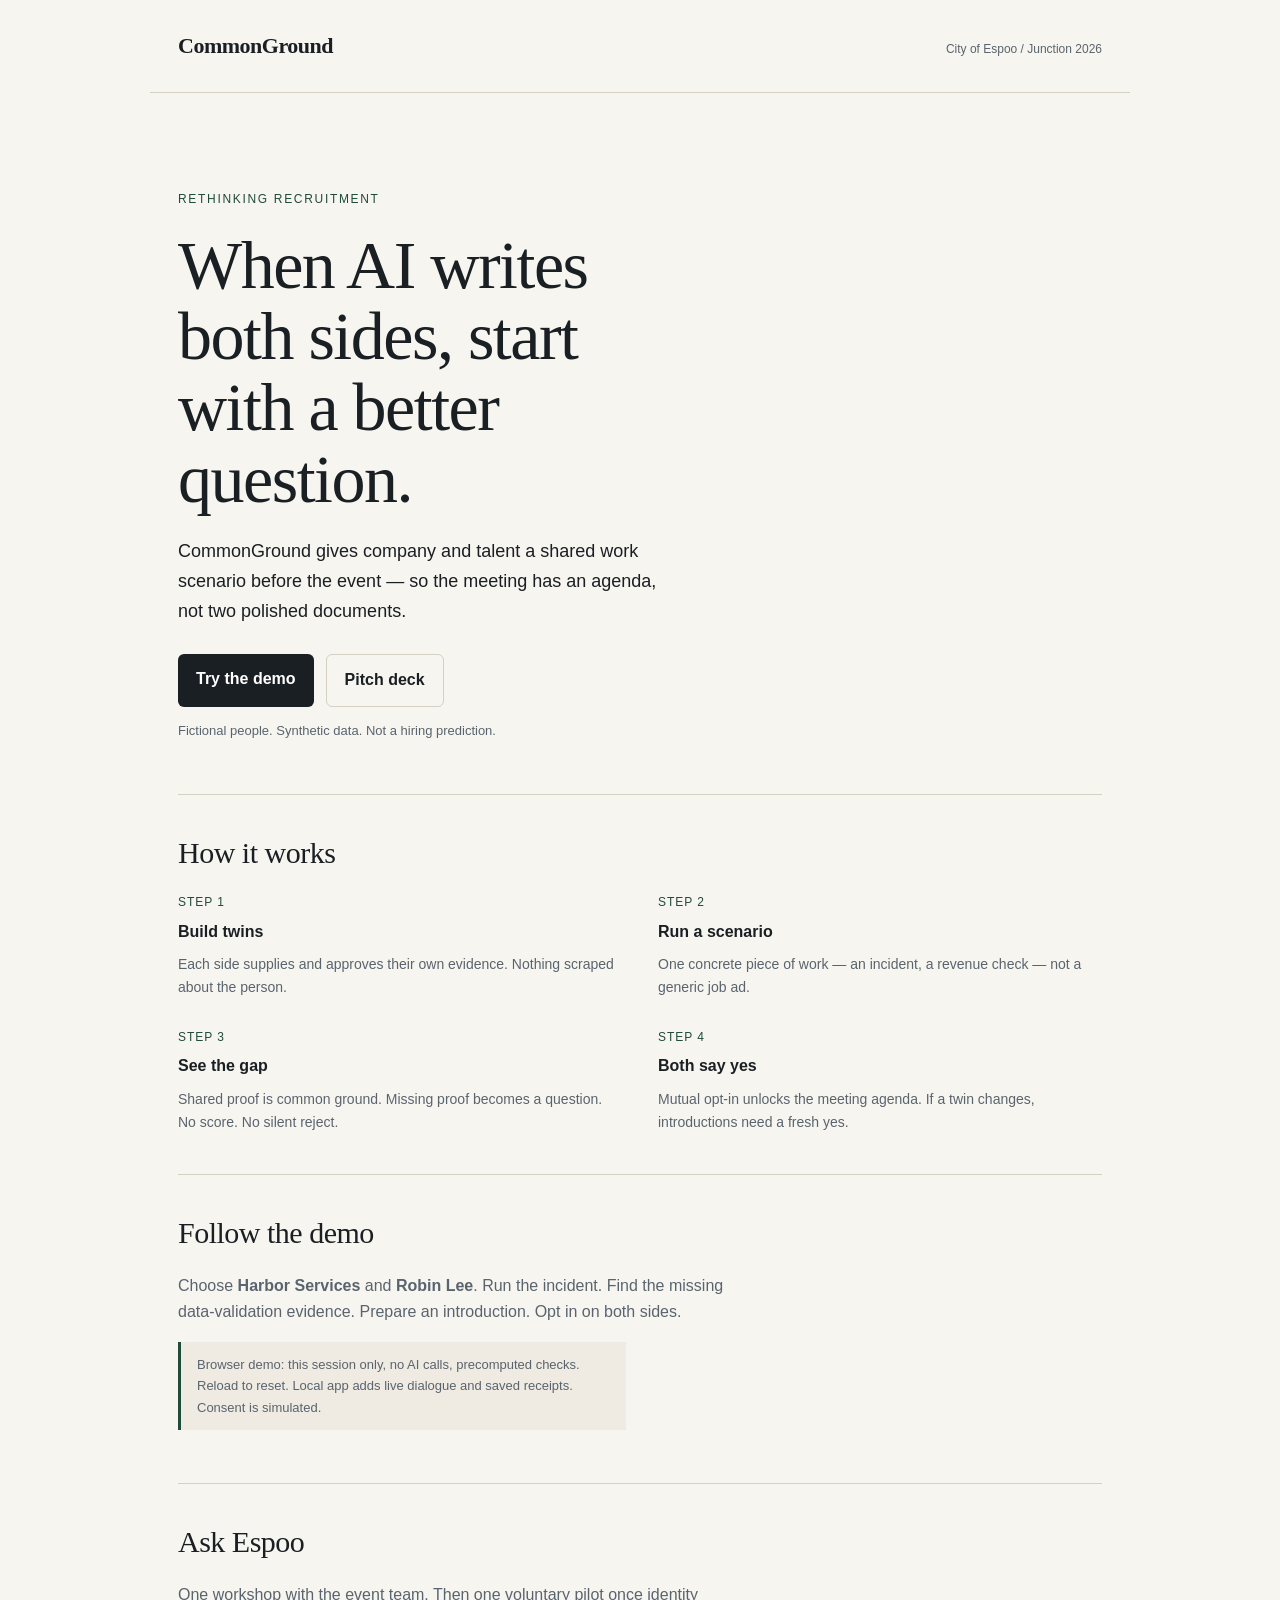
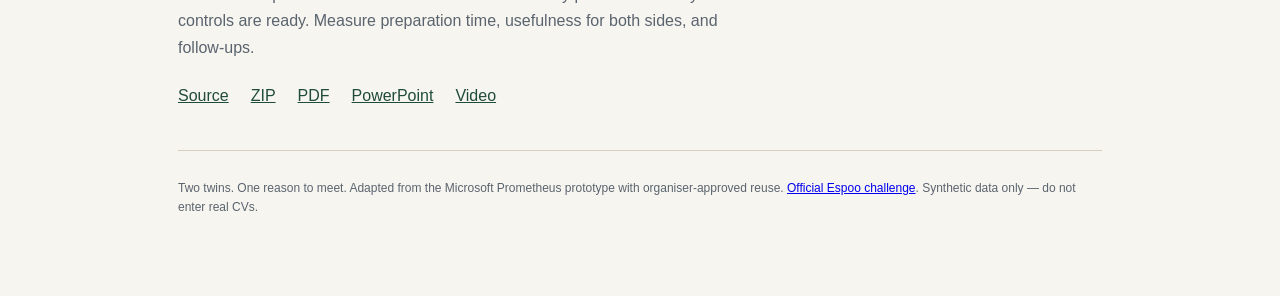
==== submission/site/index.html @ bd83d658 "Rewrite CommonGround pitch for human clarity Replace vague twin jargon with a challenge-mapped probl" ====
<!doctype html>
<html lang="en">
<meta charset="utf-8">
<meta name="viewport" content="width=device-width,initial-scale=1">
<title>CommonGround — two twins, one reason to meet</title>
<meta name="description" content="When AI writes both sides, start with a better question. CommonGround prepares recruitment-event conversations for City of Espoo.">
<style>
  :root {
    --bg: #f7f5f0;
    --ink: #1a1f24;
    --muted: #5a646e;
    --line: #d5cfc4;
    --accent: #1f4b3a;
    --btn: #1a1f24;
  }
  * { box-sizing: border-box; }
  body { margin: 0; background: var(--bg); color: var(--ink); font: 16px/1.65 "IBM Plex Sans", "Segoe UI", sans-serif; }
  main, nav { max-width: 980px; margin: auto; padding: 28px; }
  nav { display: flex; justify-content: space-between; align-items: baseline; border-bottom: 1px solid var(--line); }
  .brand { font-family: Georgia, "Times New Roman", serif; font-weight: 700; font-size: 22px; letter-spacing: -0.5px; }
  .tag { font-size: 12px; color: var(--muted); }
  .hero { padding: 64px 0 40px; }
  .kicker { font-size: 12px; letter-spacing: 0.14em; text-transform: uppercase; color: var(--accent); }
  h1 { font: normal clamp(40px, 6vw, 68px)/1.05 Georgia, serif; letter-spacing: -1.5px; margin: 18px 0 22px; max-width: 14ch; }
  h2 { font: normal 30px/1.2 Georgia, serif; letter-spacing: -0.5px; margin: 0 0 22px; }
  h3 { font-size: 16px; margin: 0 0 8px; }
  p { max-width: 62ch; color: var(--muted); }
  .lead { font-size: 18px; color: var(--ink); max-width: 48ch; }
  .actions { display: flex; gap: 12px; flex-wrap: wrap; margin: 28px 0 12px; }
  .button { padding: 12px 18px; border-radius: 6px; background: var(--btn); color: #fff; text-decoration: none; font-weight: 600; }
  .button.secondary { background: transparent; color: var(--ink); border: 1px solid var(--line); }
  .caption { font-size: 13px; color: var(--muted); }
  .section { padding: 40px 0; border-top: 1px solid var(--line); }
  .steps { display: grid; grid-template-columns: 1fr 1fr; gap: 28px 36px; }
  .steps p { font-size: 14px; margin: 0; }
  .num { color: var(--accent); font-size: 12px; letter-spacing: 0.08em; text-transform: uppercase; margin-bottom: 6px; }
  .note { border-left: 3px solid var(--accent); padding: 12px 16px; background: #efeae2; font-size: 13px; color: var(--muted); }
  .downloads { display: flex; gap: 22px; flex-wrap: wrap; }
  .downloads a { color: var(--accent); }
  footer { padding: 28px 0 50px; font-size: 12px; color: var(--muted); border-top: 1px solid var(--line); }
  @media (max-width: 650px) {
    main, nav { padding: 20px; }
    .hero { padding-top: 36px; }
    .steps { grid-template-columns: 1fr; gap: 18px; }
    h1 { max-width: none; }
  }
</style>
<nav>
  <span class="brand">CommonGround</span>
  <span class="tag">City of Espoo / Junction 2026</span>
</nav>
<main>
  <section class="hero">
    <span class="kicker">Rethinking Recruitment</span>
    <h1>When AI writes both sides, start with a better question.</h1>
    <p class="lead">CommonGround gives company and talent a shared work scenario before the event — so the meeting has an agenda, not two polished documents.</p>
    <div class="actions">
      <a class="button" href="demo.html">Try the demo</a>
      <a class="button secondary" href="CommonGround_Espoo_Pitch.pdf">Pitch deck</a>
    </div>
    <p class="caption">Fictional people. Synthetic data. Not a hiring prediction.</p>
  </section>

  <section class="section">
    <h2>How it works</h2>
    <div class="steps">
      <div>
        <div class="num">Step 1</div>
        <h3>Build twins</h3>
        <p>Each side supplies and approves their own evidence. Nothing scraped about the person.</p>
      </div>
      <div>
        <div class="num">Step 2</div>
        <h3>Run a scenario</h3>
        <p>One concrete piece of work — an incident, a revenue check — not a generic job ad.</p>
      </div>
      <div>
        <div class="num">Step 3</div>
        <h3>See the gap</h3>
        <p>Shared proof is common ground. Missing proof becomes a question. No score. No silent reject.</p>
      </div>
      <div>
        <div class="num">Step 4</div>
        <h3>Both say yes</h3>
        <p>Mutual opt-in unlocks the meeting agenda. If a twin changes, introductions need a fresh yes.</p>
      </div>
    </div>
  </section>

  <section class="section">
    <h2>Follow the demo</h2>
    <p>Choose <strong>Harbor Services</strong> and <strong>Robin Lee</strong>. Run the incident. Find the missing data-validation evidence. Prepare an introduction. Opt in on both sides.</p>
    <p class="note">Browser demo: this session only, no AI calls, precomputed checks. Reload to reset. Local app adds live dialogue and saved receipts. Consent is simulated.</p>
  </section>

  <section class="section">
    <h2>Ask Espoo</h2>
    <p>One workshop with the event team. Then one voluntary pilot once identity controls are ready. Measure preparation time, usefulness for both sides, and follow-ups.</p>
    <div class="downloads" style="margin-top:22px">
      <a href="https://github.com/Abdullah12has/commonground-espoo">Source</a>
      <a href="CommonGround_Source.zip">ZIP</a>
      <a href="CommonGround_Espoo_Pitch.pdf">PDF</a>
      <a href="CommonGround_Espoo_Pitch.pptx">PowerPoint</a>
      <a href="CommonGround_Demo.mp4">Video</a>
    </div>
  </section>

  <footer>
    Two twins. One reason to meet.
    Adapted from the Microsoft Prometheus prototype with organiser-approved reuse.
    <a href="https://hackjunction.app/participate/45/challenges/319">Official Espoo challenge</a>.
    Synthetic data only — do not enter real CVs.
  </footer>
</main>
</html>
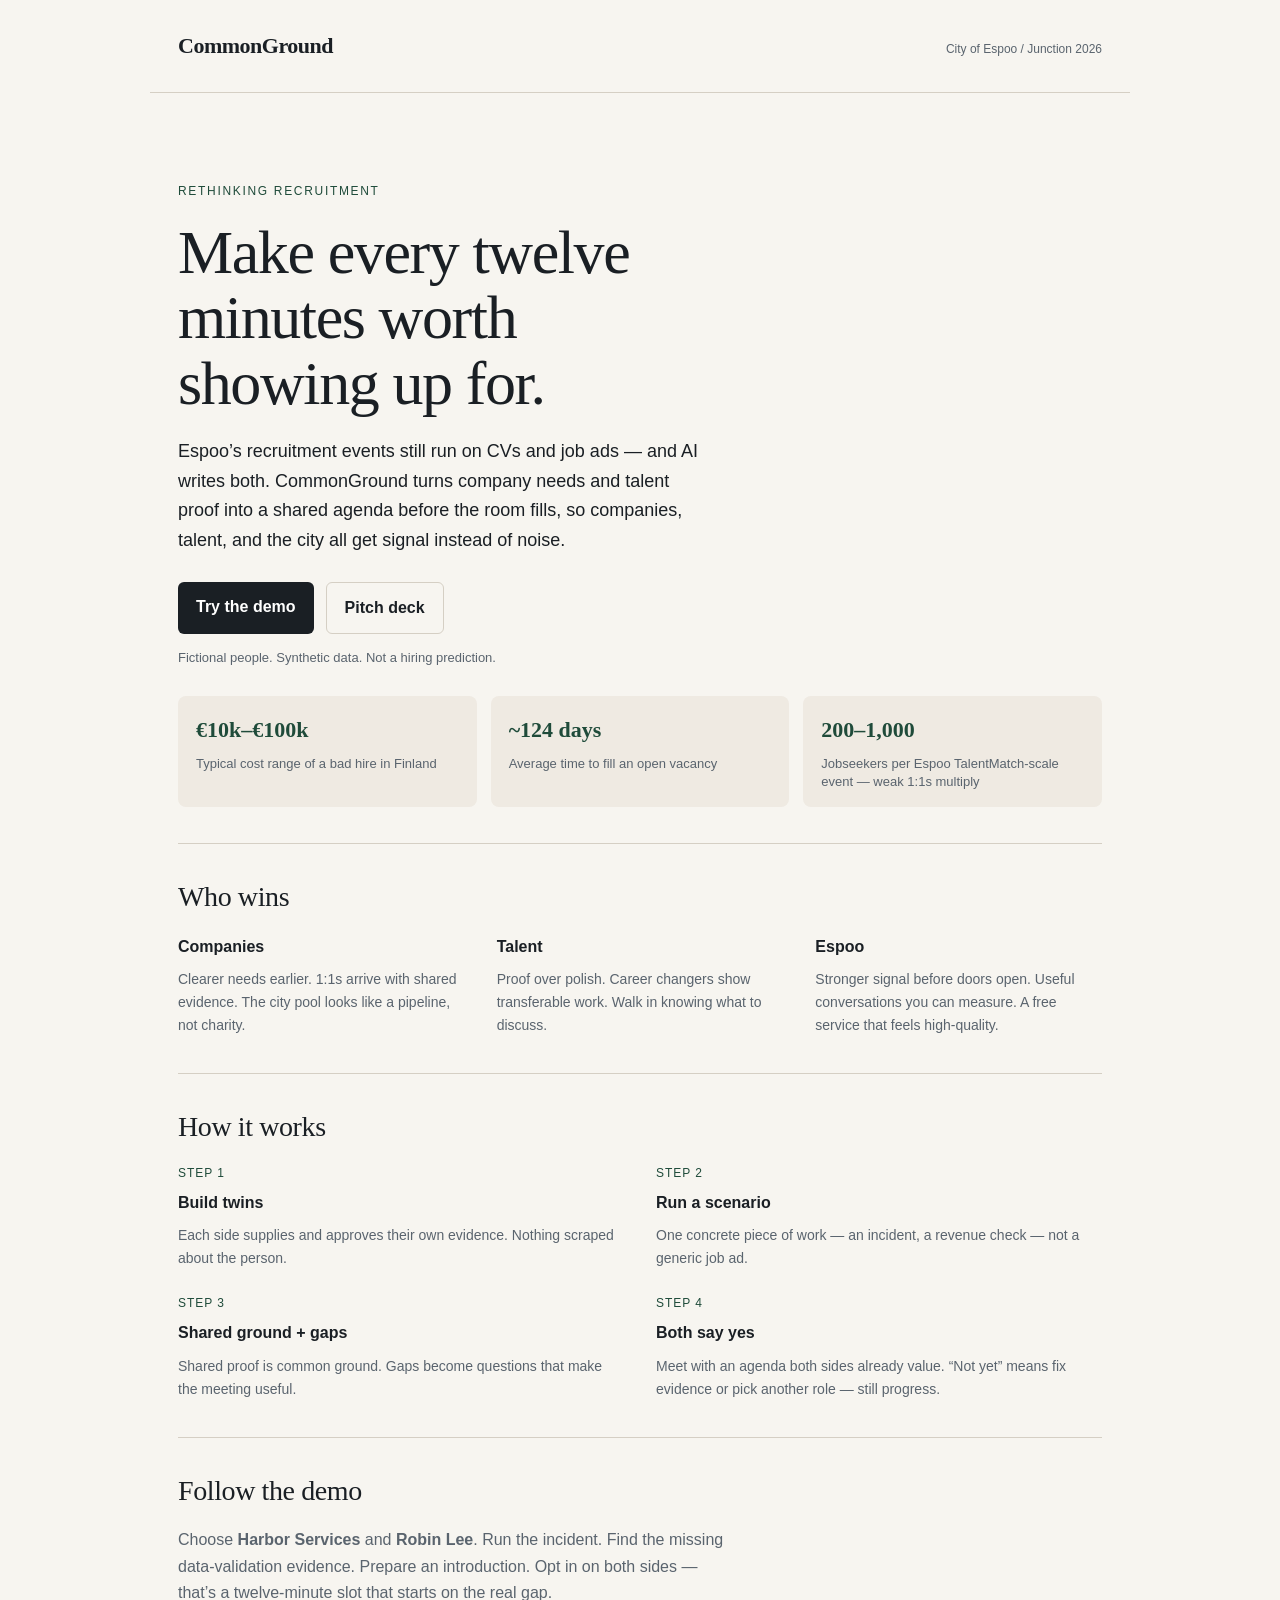
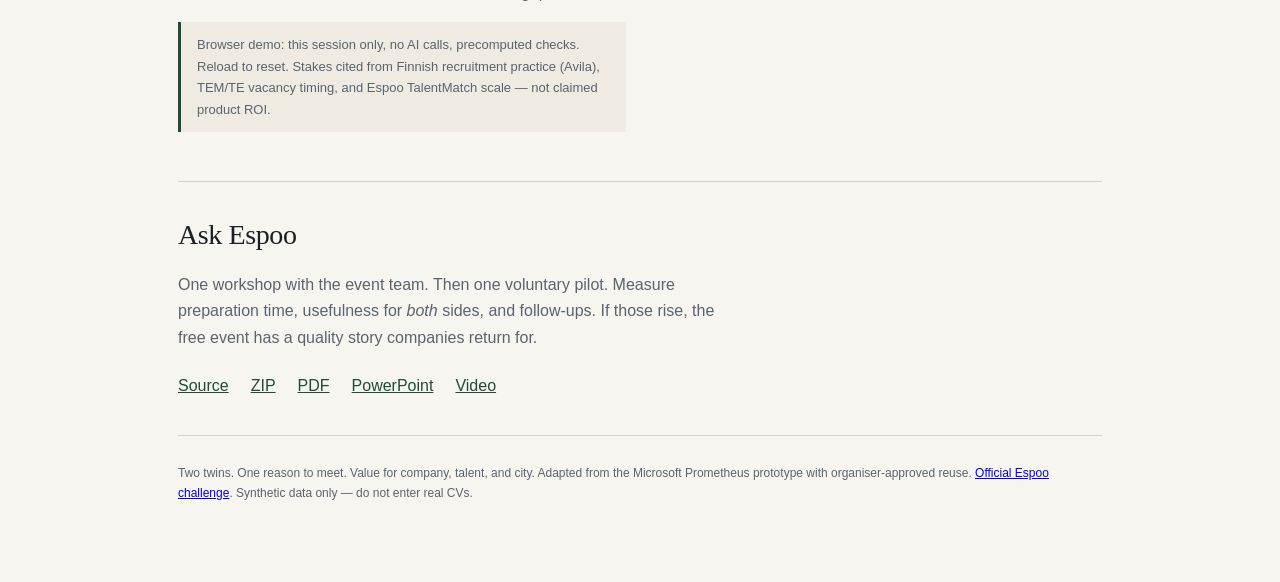
==== commit bab796f4: "Add positive-sum value prop to CommonGround pitch" ====
--- a/submission/site/index.html
+++ b/submission/site/index.html
@@ -2,8 +2,8 @@
 <html lang="en">
 <meta charset="utf-8">
 <meta name="viewport" content="width=device-width,initial-scale=1">
-<title>CommonGround — two twins, one reason to meet</title>
-<meta name="description" content="When AI writes both sides, start with a better question. CommonGround prepares recruitment-event conversations for City of Espoo.">
+<title>CommonGround — better first conversations</title>
+<meta name="description" content="Make every twelve minutes at Espoo recruitment events worth showing up for. Shared agendas for companies, talent, and the city.">
 <style>
   :root {
     --bg: #f7f5f0;
@@ -12,6 +12,7 @@
     --line: #d5cfc4;
     --accent: #1f4b3a;
     --btn: #1a1f24;
+    --card: #efeae2;
   }
   * { box-sizing: border-box; }
   body { margin: 0; background: var(--bg); color: var(--ink); font: 16px/1.65 "IBM Plex Sans", "Segoe UI", sans-serif; }
@@ -19,29 +20,33 @@
   nav { display: flex; justify-content: space-between; align-items: baseline; border-bottom: 1px solid var(--line); }
   .brand { font-family: Georgia, "Times New Roman", serif; font-weight: 700; font-size: 22px; letter-spacing: -0.5px; }
   .tag { font-size: 12px; color: var(--muted); }
-  .hero { padding: 64px 0 40px; }
+  .hero { padding: 56px 0 28px; }
   .kicker { font-size: 12px; letter-spacing: 0.14em; text-transform: uppercase; color: var(--accent); }
-  h1 { font: normal clamp(40px, 6vw, 68px)/1.05 Georgia, serif; letter-spacing: -1.5px; margin: 18px 0 22px; max-width: 14ch; }
-  h2 { font: normal 30px/1.2 Georgia, serif; letter-spacing: -0.5px; margin: 0 0 22px; }
+  h1 { font: normal clamp(38px, 5.5vw, 62px)/1.06 Georgia, serif; letter-spacing: -1.4px; margin: 16px 0 20px; max-width: 16ch; }
+  h2 { font: normal 28px/1.2 Georgia, serif; letter-spacing: -0.4px; margin: 0 0 20px; }
   h3 { font-size: 16px; margin: 0 0 8px; }
   p { max-width: 62ch; color: var(--muted); }
-  .lead { font-size: 18px; color: var(--ink); max-width: 48ch; }
-  .actions { display: flex; gap: 12px; flex-wrap: wrap; margin: 28px 0 12px; }
+  .lead { font-size: 18px; color: var(--ink); max-width: 52ch; }
+  .actions { display: flex; gap: 12px; flex-wrap: wrap; margin: 26px 0 12px; }
   .button { padding: 12px 18px; border-radius: 6px; background: var(--btn); color: #fff; text-decoration: none; font-weight: 600; }
   .button.secondary { background: transparent; color: var(--ink); border: 1px solid var(--line); }
   .caption { font-size: 13px; color: var(--muted); }
-  .section { padding: 40px 0; border-top: 1px solid var(--line); }
-  .steps { display: grid; grid-template-columns: 1fr 1fr; gap: 28px 36px; }
-  .steps p { font-size: 14px; margin: 0; }
+  .stakes { display: grid; grid-template-columns: repeat(3, 1fr); gap: 14px; margin: 28px 0 8px; }
+  .stake { background: var(--card); padding: 16px 18px; border-radius: 8px; }
+  .stake strong { display: block; font-family: Georgia, serif; font-size: 22px; color: var(--accent); margin-bottom: 6px; }
+  .stake span { font-size: 13px; color: var(--muted); line-height: 1.4; display: block; }
+  .section { padding: 36px 0; border-top: 1px solid var(--line); }
+  .steps, .wins { display: grid; grid-template-columns: 1fr 1fr; gap: 24px 32px; }
+  .wins { grid-template-columns: 1fr 1fr 1fr; }
+  .steps p, .wins p { font-size: 14px; margin: 0; }
   .num { color: var(--accent); font-size: 12px; letter-spacing: 0.08em; text-transform: uppercase; margin-bottom: 6px; }
-  .note { border-left: 3px solid var(--accent); padding: 12px 16px; background: #efeae2; font-size: 13px; color: var(--muted); }
+  .note { border-left: 3px solid var(--accent); padding: 12px 16px; background: var(--card); font-size: 13px; color: var(--muted); }
   .downloads { display: flex; gap: 22px; flex-wrap: wrap; }
   .downloads a { color: var(--accent); }
   footer { padding: 28px 0 50px; font-size: 12px; color: var(--muted); border-top: 1px solid var(--line); }
-  @media (max-width: 650px) {
+  @media (max-width: 700px) {
     main, nav { padding: 20px; }
-    .hero { padding-top: 36px; }
-    .steps { grid-template-columns: 1fr; gap: 18px; }
+    .stakes, .steps, .wins { grid-template-columns: 1fr; }
     h1 { max-width: none; }
   }
 </style>
@@ -52,13 +57,36 @@
 <main>
   <section class="hero">
     <span class="kicker">Rethinking Recruitment</span>
-    <h1>When AI writes both sides, start with a better question.</h1>
-    <p class="lead">CommonGround gives company and talent a shared work scenario before the event — so the meeting has an agenda, not two polished documents.</p>
+    <h1>Make every twelve minutes worth showing up for.</h1>
+    <p class="lead">Espoo’s recruitment events still run on CVs and job ads — and AI writes both. CommonGround turns company needs and talent proof into a shared agenda before the room fills, so companies, talent, and the city all get signal instead of noise.</p>
     <div class="actions">
       <a class="button" href="demo.html">Try the demo</a>
       <a class="button secondary" href="CommonGround_Espoo_Pitch.pdf">Pitch deck</a>
     </div>
     <p class="caption">Fictional people. Synthetic data. Not a hiring prediction.</p>
+    <div class="stakes" aria-label="Stakes">
+      <div class="stake"><strong>€10k–€100k</strong><span>Typical cost range of a bad hire in Finland</span></div>
+      <div class="stake"><strong>~124 days</strong><span>Average time to fill an open vacancy</span></div>
+      <div class="stake"><strong>200–1,000</strong><span>Jobseekers per Espoo TalentMatch-scale event — weak 1:1s multiply</span></div>
+    </div>
+  </section>
+
+  <section class="section">
+    <h2>Who wins</h2>
+    <div class="wins">
+      <div>
+        <h3>Companies</h3>
+        <p>Clearer needs earlier. 1:1s arrive with shared evidence. The city pool looks like a pipeline, not charity.</p>
+      </div>
+      <div>
+        <h3>Talent</h3>
+        <p>Proof over polish. Career changers show transferable work. Walk in knowing what to discuss.</p>
+      </div>
+      <div>
+        <h3>Espoo</h3>
+        <p>Stronger signal before doors open. Useful conversations you can measure. A free service that feels high-quality.</p>
+      </div>
+    </div>
   </section>
 
   <section class="section">
@@ -76,26 +104,26 @@
       </div>
       <div>
         <div class="num">Step 3</div>
-        <h3>See the gap</h3>
-        <p>Shared proof is common ground. Missing proof becomes a question. No score. No silent reject.</p>
+        <h3>Shared ground + gaps</h3>
+        <p>Shared proof is common ground. Gaps become questions that make the meeting useful.</p>
       </div>
       <div>
         <div class="num">Step 4</div>
         <h3>Both say yes</h3>
-        <p>Mutual opt-in unlocks the meeting agenda. If a twin changes, introductions need a fresh yes.</p>
+        <p>Meet with an agenda both sides already value. “Not yet” means fix evidence or pick another role — still progress.</p>
       </div>
     </div>
   </section>
 
   <section class="section">
     <h2>Follow the demo</h2>
-    <p>Choose <strong>Harbor Services</strong> and <strong>Robin Lee</strong>. Run the incident. Find the missing data-validation evidence. Prepare an introduction. Opt in on both sides.</p>
-    <p class="note">Browser demo: this session only, no AI calls, precomputed checks. Reload to reset. Local app adds live dialogue and saved receipts. Consent is simulated.</p>
+    <p>Choose <strong>Harbor Services</strong> and <strong>Robin Lee</strong>. Run the incident. Find the missing data-validation evidence. Prepare an introduction. Opt in on both sides — that’s a twelve-minute slot that starts on the real gap.</p>
+    <p class="note">Browser demo: this session only, no AI calls, precomputed checks. Reload to reset. Stakes cited from Finnish recruitment practice (Avila), TEM/TE vacancy timing, and Espoo TalentMatch scale — not claimed product ROI.</p>
   </section>
 
   <section class="section">
     <h2>Ask Espoo</h2>
-    <p>One workshop with the event team. Then one voluntary pilot once identity controls are ready. Measure preparation time, usefulness for both sides, and follow-ups.</p>
+    <p>One workshop with the event team. Then one voluntary pilot. Measure preparation time, usefulness for <em>both</em> sides, and follow-ups. If those rise, the free event has a quality story companies return for.</p>
     <div class="downloads" style="margin-top:22px">
       <a href="https://github.com/Abdullah12has/commonground-espoo">Source</a>
       <a href="CommonGround_Source.zip">ZIP</a>
@@ -106,7 +134,7 @@
   </section>
 
   <footer>
-    Two twins. One reason to meet.
+    Two twins. One reason to meet. Value for company, talent, and city.
     Adapted from the Microsoft Prometheus prototype with organiser-approved reuse.
     <a href="https://hackjunction.app/participate/45/challenges/319">Official Espoo challenge</a>.
     Synthetic data only — do not enter real CVs.
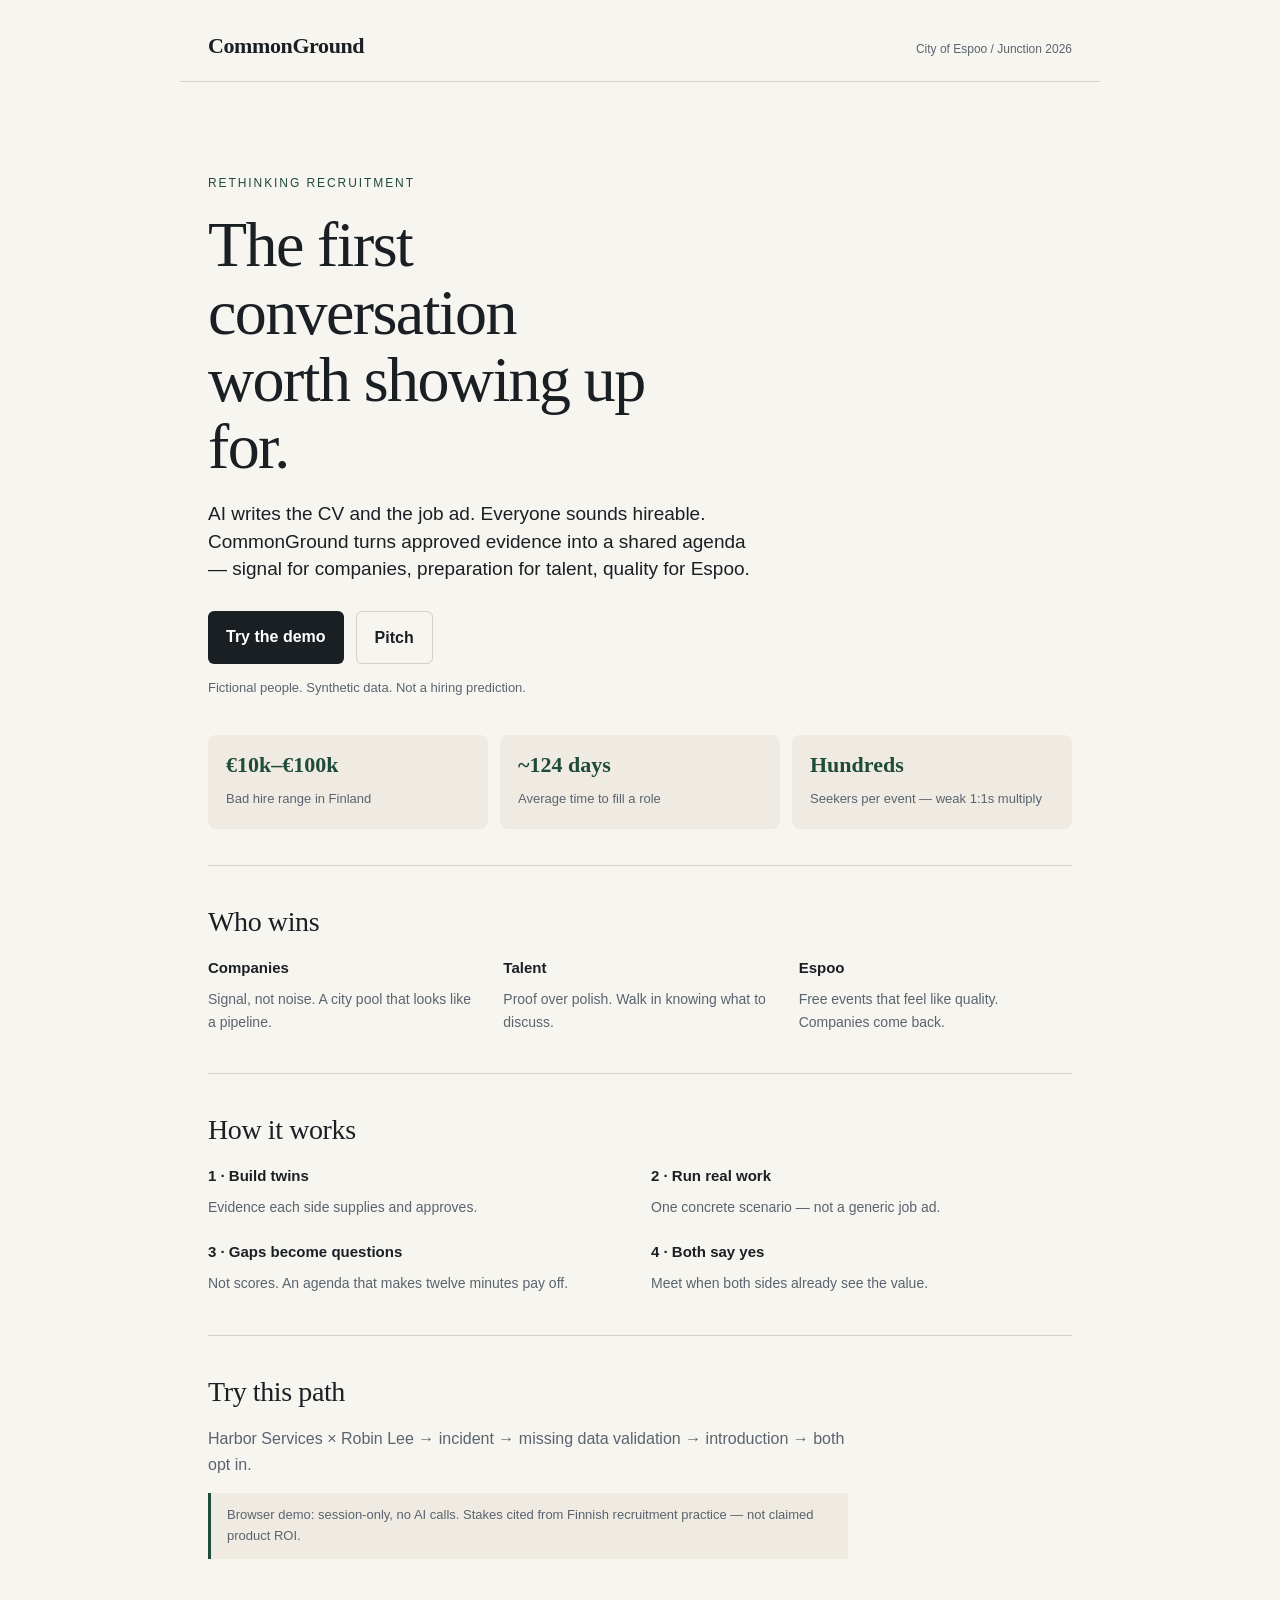
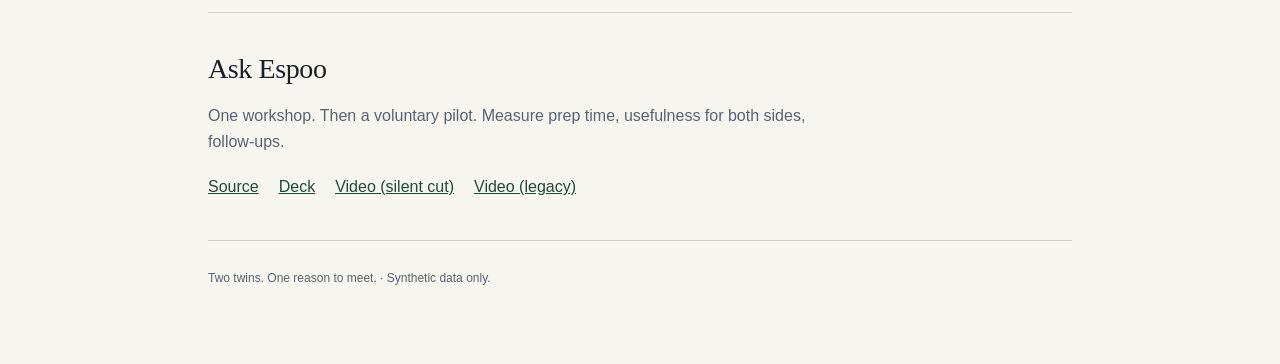
==== commit b54f4f26: "Ship Pocket-tier CommonGround cut: silent v2 video, copy, deck" ====
--- a/submission/site/index.html
+++ b/submission/site/index.html
@@ -2,142 +2,90 @@
 <html lang="en">
 <meta charset="utf-8">
 <meta name="viewport" content="width=device-width,initial-scale=1">
-<title>CommonGround — better first conversations</title>
-<meta name="description" content="Make every twelve minutes at Espoo recruitment events worth showing up for. Shared agendas for companies, talent, and the city.">
+<title>CommonGround — the first conversation worth showing up for</title>
+<meta name="description" content="AI writes both sides. Everyone sounds hireable. CommonGround turns approved evidence into a shared agenda for Espoo recruitment events.">
 <style>
-  :root {
-    --bg: #f7f5f0;
-    --ink: #1a1f24;
-    --muted: #5a646e;
-    --line: #d5cfc4;
-    --accent: #1f4b3a;
-    --btn: #1a1f24;
-    --card: #efeae2;
-  }
-  * { box-sizing: border-box; }
-  body { margin: 0; background: var(--bg); color: var(--ink); font: 16px/1.65 "IBM Plex Sans", "Segoe UI", sans-serif; }
-  main, nav { max-width: 980px; margin: auto; padding: 28px; }
-  nav { display: flex; justify-content: space-between; align-items: baseline; border-bottom: 1px solid var(--line); }
-  .brand { font-family: Georgia, "Times New Roman", serif; font-weight: 700; font-size: 22px; letter-spacing: -0.5px; }
-  .tag { font-size: 12px; color: var(--muted); }
-  .hero { padding: 56px 0 28px; }
-  .kicker { font-size: 12px; letter-spacing: 0.14em; text-transform: uppercase; color: var(--accent); }
-  h1 { font: normal clamp(38px, 5.5vw, 62px)/1.06 Georgia, serif; letter-spacing: -1.4px; margin: 16px 0 20px; max-width: 16ch; }
-  h2 { font: normal 28px/1.2 Georgia, serif; letter-spacing: -0.4px; margin: 0 0 20px; }
-  h3 { font-size: 16px; margin: 0 0 8px; }
-  p { max-width: 62ch; color: var(--muted); }
-  .lead { font-size: 18px; color: var(--ink); max-width: 52ch; }
-  .actions { display: flex; gap: 12px; flex-wrap: wrap; margin: 26px 0 12px; }
-  .button { padding: 12px 18px; border-radius: 6px; background: var(--btn); color: #fff; text-decoration: none; font-weight: 600; }
-  .button.secondary { background: transparent; color: var(--ink); border: 1px solid var(--line); }
-  .caption { font-size: 13px; color: var(--muted); }
-  .stakes { display: grid; grid-template-columns: repeat(3, 1fr); gap: 14px; margin: 28px 0 8px; }
-  .stake { background: var(--card); padding: 16px 18px; border-radius: 8px; }
-  .stake strong { display: block; font-family: Georgia, serif; font-size: 22px; color: var(--accent); margin-bottom: 6px; }
-  .stake span { font-size: 13px; color: var(--muted); line-height: 1.4; display: block; }
-  .section { padding: 36px 0; border-top: 1px solid var(--line); }
-  .steps, .wins { display: grid; grid-template-columns: 1fr 1fr; gap: 24px 32px; }
-  .wins { grid-template-columns: 1fr 1fr 1fr; }
-  .steps p, .wins p { font-size: 14px; margin: 0; }
-  .num { color: var(--accent); font-size: 12px; letter-spacing: 0.08em; text-transform: uppercase; margin-bottom: 6px; }
-  .note { border-left: 3px solid var(--accent); padding: 12px 16px; background: var(--card); font-size: 13px; color: var(--muted); }
-  .downloads { display: flex; gap: 22px; flex-wrap: wrap; }
-  .downloads a { color: var(--accent); }
-  footer { padding: 28px 0 50px; font-size: 12px; color: var(--muted); border-top: 1px solid var(--line); }
-  @media (max-width: 700px) {
-    main, nav { padding: 20px; }
-    .stakes, .steps, .wins { grid-template-columns: 1fr; }
-    h1 { max-width: none; }
-  }
+  :root{--bg:#f7f5f0;--ink:#1a1f24;--muted:#5a646e;--line:#d5cfc4;--accent:#1f4b3a;--card:#efeae2}
+  *{box-sizing:border-box}
+  body{margin:0;background:var(--bg);color:var(--ink);font:16px/1.6 "IBM Plex Sans","Segoe UI",sans-serif}
+  main,nav{max-width:920px;margin:auto;padding:28px}
+  nav{display:flex;justify-content:space-between;align-items:baseline;border-bottom:1px solid var(--line);padding-bottom:18px}
+  .brand{font-family:Georgia,serif;font-weight:700;font-size:22px;letter-spacing:-.4px}
+  .tag{font-size:12px;color:var(--muted)}
+  .hero{padding:64px 0 36px}
+  .kicker{font-size:12px;letter-spacing:.16em;text-transform:uppercase;color:var(--accent)}
+  h1{font:normal clamp(40px,6vw,64px)/1.05 Georgia,serif;letter-spacing:-1.6px;margin:18px 0 20px;max-width:14ch}
+  h2{font:normal 28px/1.15 Georgia,serif;letter-spacing:-.4px;margin:0 0 18px}
+  h3{margin:0 0 8px;font-size:15px}
+  p{color:var(--muted);max-width:40rem}
+  .lead{font-size:19px;color:var(--ink);max-width:34rem;line-height:1.45}
+  .actions{display:flex;gap:12px;flex-wrap:wrap;margin:28px 0 14px}
+  .button{padding:13px 18px;border-radius:6px;background:var(--ink);color:#fff;text-decoration:none;font-weight:600}
+  .button.secondary{background:transparent;color:var(--ink);border:1px solid var(--line)}
+  .caption{font-size:13px;color:var(--muted)}
+  .stakes{display:grid;grid-template-columns:repeat(3,1fr);gap:12px;margin-top:36px}
+  .stake{background:var(--card);padding:18px;border-radius:8px}
+  .stake strong{display:block;font:700 22px/1.1 Georgia,serif;color:var(--accent);margin-bottom:8px}
+  .stake span{font-size:13px;color:var(--muted)}
+  .section{padding:40px 0;border-top:1px solid var(--line)}
+  .grid3{display:grid;grid-template-columns:1fr 1fr 1fr;gap:22px}
+  .grid2{display:grid;grid-template-columns:1fr 1fr;gap:22px}
+  .grid3 p,.grid2 p{font-size:14px;margin:0}
+  .note{border-left:3px solid var(--accent);padding:12px 16px;background:var(--card);font-size:13px;color:var(--muted)}
+  .downloads{display:flex;gap:20px;flex-wrap:wrap}
+  .downloads a{color:var(--accent)}
+  footer{padding:28px 0 48px;font-size:12px;color:var(--muted);border-top:1px solid var(--line)}
+  @media(max-width:700px){.stakes,.grid3,.grid2{grid-template-columns:1fr}h1{max-width:none}}
 </style>
-<nav>
-  <span class="brand">CommonGround</span>
-  <span class="tag">City of Espoo / Junction 2026</span>
-</nav>
+<nav><span class="brand">CommonGround</span><span class="tag">City of Espoo / Junction 2026</span></nav>
 <main>
   <section class="hero">
-    <span class="kicker">Rethinking Recruitment</span>
-    <h1>Make every twelve minutes worth showing up for.</h1>
-    <p class="lead">Espoo’s recruitment events still run on CVs and job ads — and AI writes both. CommonGround turns company needs and talent proof into a shared agenda before the room fills, so companies, talent, and the city all get signal instead of noise.</p>
+    <div class="kicker">Rethinking Recruitment</div>
+    <h1>The first conversation worth showing up for.</h1>
+    <p class="lead">AI writes the CV and the job ad. Everyone sounds hireable. CommonGround turns approved evidence into a shared agenda — signal for companies, preparation for talent, quality for Espoo.</p>
     <div class="actions">
       <a class="button" href="demo.html">Try the demo</a>
-      <a class="button secondary" href="CommonGround_Espoo_Pitch.pdf">Pitch deck</a>
+      <a class="button secondary" href="CommonGround_Espoo_Pitch.pdf">Pitch</a>
     </div>
     <p class="caption">Fictional people. Synthetic data. Not a hiring prediction.</p>
-    <div class="stakes" aria-label="Stakes">
-      <div class="stake"><strong>€10k–€100k</strong><span>Typical cost range of a bad hire in Finland</span></div>
-      <div class="stake"><strong>~124 days</strong><span>Average time to fill an open vacancy</span></div>
-      <div class="stake"><strong>200–1,000</strong><span>Jobseekers per Espoo TalentMatch-scale event — weak 1:1s multiply</span></div>
+    <div class="stakes">
+      <div class="stake"><strong>€10k–€100k</strong><span>Bad hire range in Finland</span></div>
+      <div class="stake"><strong>~124 days</strong><span>Average time to fill a role</span></div>
+      <div class="stake"><strong>Hundreds</strong><span>Seekers per event — weak 1:1s multiply</span></div>
     </div>
   </section>
-
   <section class="section">
     <h2>Who wins</h2>
-    <div class="wins">
-      <div>
-        <h3>Companies</h3>
-        <p>Clearer needs earlier. 1:1s arrive with shared evidence. The city pool looks like a pipeline, not charity.</p>
-      </div>
-      <div>
-        <h3>Talent</h3>
-        <p>Proof over polish. Career changers show transferable work. Walk in knowing what to discuss.</p>
-      </div>
-      <div>
-        <h3>Espoo</h3>
-        <p>Stronger signal before doors open. Useful conversations you can measure. A free service that feels high-quality.</p>
-      </div>
+    <div class="grid3">
+      <div><h3>Companies</h3><p>Signal, not noise. A city pool that looks like a pipeline.</p></div>
+      <div><h3>Talent</h3><p>Proof over polish. Walk in knowing what to discuss.</p></div>
+      <div><h3>Espoo</h3><p>Free events that feel like quality. Companies come back.</p></div>
     </div>
   </section>
-
   <section class="section">
     <h2>How it works</h2>
-    <div class="steps">
-      <div>
-        <div class="num">Step 1</div>
-        <h3>Build twins</h3>
-        <p>Each side supplies and approves their own evidence. Nothing scraped about the person.</p>
-      </div>
-      <div>
-        <div class="num">Step 2</div>
-        <h3>Run a scenario</h3>
-        <p>One concrete piece of work — an incident, a revenue check — not a generic job ad.</p>
-      </div>
-      <div>
-        <div class="num">Step 3</div>
-        <h3>Shared ground + gaps</h3>
-        <p>Shared proof is common ground. Gaps become questions that make the meeting useful.</p>
-      </div>
-      <div>
-        <div class="num">Step 4</div>
-        <h3>Both say yes</h3>
-        <p>Meet with an agenda both sides already value. “Not yet” means fix evidence or pick another role — still progress.</p>
-      </div>
+    <div class="grid2">
+      <div><h3>1 · Build twins</h3><p>Evidence each side supplies and approves.</p></div>
+      <div><h3>2 · Run real work</h3><p>One concrete scenario — not a generic job ad.</p></div>
+      <div><h3>3 · Gaps become questions</h3><p>Not scores. An agenda that makes twelve minutes pay off.</p></div>
+      <div><h3>4 · Both say yes</h3><p>Meet when both sides already see the value.</p></div>
     </div>
   </section>
-
   <section class="section">
-    <h2>Follow the demo</h2>
-    <p>Choose <strong>Harbor Services</strong> and <strong>Robin Lee</strong>. Run the incident. Find the missing data-validation evidence. Prepare an introduction. Opt in on both sides — that’s a twelve-minute slot that starts on the real gap.</p>
-    <p class="note">Browser demo: this session only, no AI calls, precomputed checks. Reload to reset. Stakes cited from Finnish recruitment practice (Avila), TEM/TE vacancy timing, and Espoo TalentMatch scale — not claimed product ROI.</p>
+    <h2>Try this path</h2>
+    <p>Harbor Services × Robin Lee → incident → missing data validation → introduction → both opt in.</p>
+    <p class="note">Browser demo: session-only, no AI calls. Stakes cited from Finnish recruitment practice — not claimed product ROI.</p>
   </section>
-
   <section class="section">
     <h2>Ask Espoo</h2>
-    <p>One workshop with the event team. Then one voluntary pilot. Measure preparation time, usefulness for <em>both</em> sides, and follow-ups. If those rise, the free event has a quality story companies return for.</p>
-    <div class="downloads" style="margin-top:22px">
+    <p>One workshop. Then a voluntary pilot. Measure prep time, usefulness for both sides, follow-ups.</p>
+    <div class="downloads" style="margin-top:20px">
       <a href="https://github.com/Abdullah12has/commonground-espoo">Source</a>
-      <a href="CommonGround_Source.zip">ZIP</a>
-      <a href="CommonGround_Espoo_Pitch.pdf">PDF</a>
-      <a href="CommonGround_Espoo_Pitch.pptx">PowerPoint</a>
-      <a href="CommonGround_Demo.mp4">Video</a>
+      <a href="CommonGround_Espoo_Pitch.pptx">Deck</a>
+      <a href="CommonGround_Demo_v2_silent.mp4">Video (silent cut)</a>
+      <a href="CommonGround_Demo.mp4">Video (legacy)</a>
     </div>
   </section>
-
-  <footer>
-    Two twins. One reason to meet. Value for company, talent, and city.
-    Adapted from the Microsoft Prometheus prototype with organiser-approved reuse.
-    <a href="https://hackjunction.app/participate/45/challenges/319">Official Espoo challenge</a>.
-    Synthetic data only — do not enter real CVs.
-  </footer>
+  <footer>Two twins. One reason to meet. · Synthetic data only.</footer>
 </main>
 </html>
